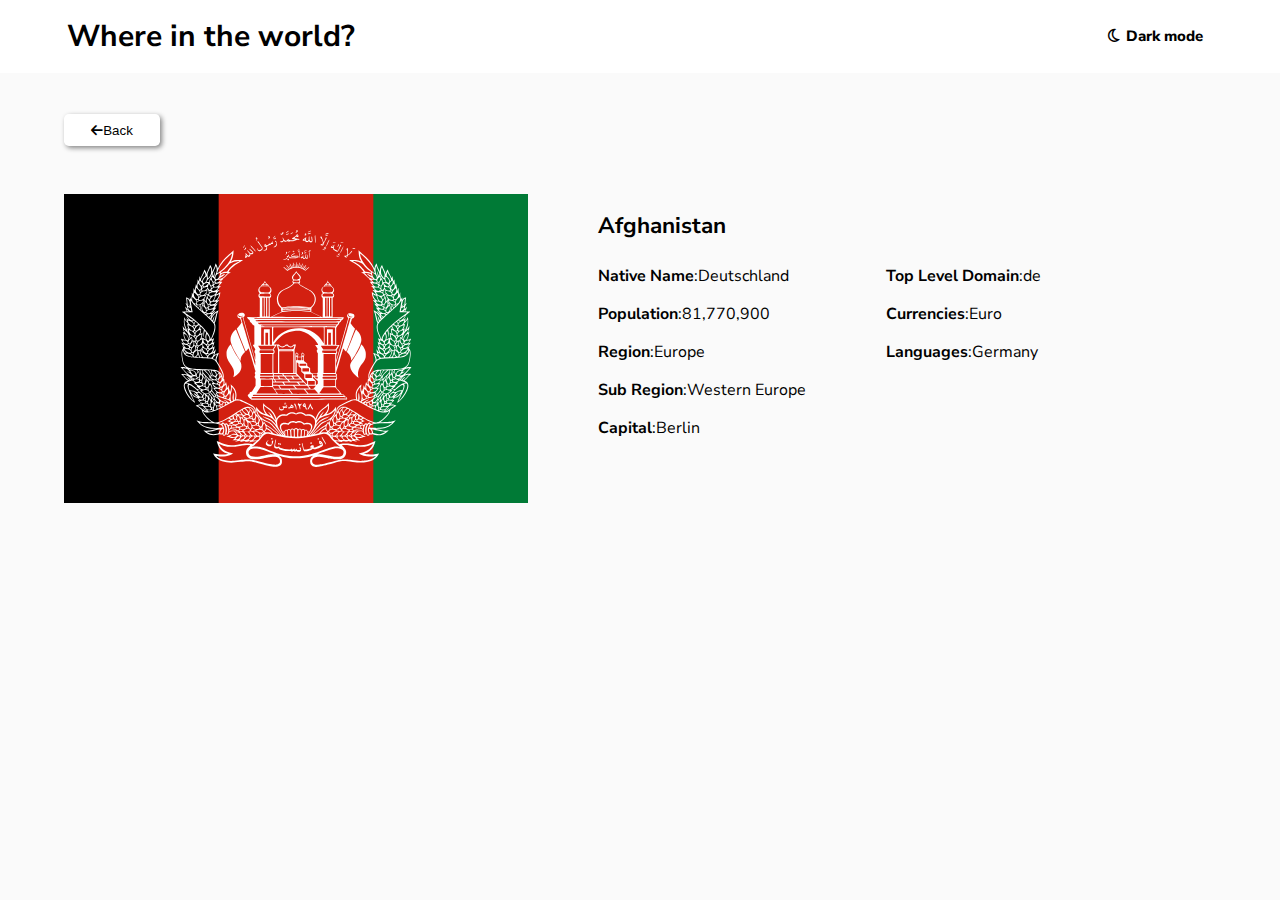
==== Afghanistan.html @ c64599c8 "first task" ====
<!DOCTYPE html>
<html lang="en">

<head>
    <meta charset="UTF-8">
    <meta name="viewport" content="width=device-width, initial-scale=1.0">
    <link rel="stylesheet" href="css/country.css">
    <!-- font -->
    <link rel="preconnect" href="https://fonts.googleapis.com">
    <link rel="preconnect" href="https://fonts.gstatic.com" crossorigin>
    <link href="https://fonts.googleapis.com/css2?family=Nunito+Sans:opsz,wght@6..12,300&display=swap" rel="stylesheet">
    <!-- Font Awesome-->
    <link rel="stylesheet" href="css/all.min.css">
</head>

<body>
    <header>
        <nav>
            <h1>Where in the world?</h1>
            <input type="checkbox" id="dark-mode-toggle" class="hidden-checkbox">
            <label for="dark-mode-toggle" class="mode-button">
                <i class="fa-regular fa-moon"></i> Dark mode
            </label>
        </nav>
    </header>
    <div class="container">
        <div class="item item--1">
            <a href="index.html">
                <button class="back-button"><i class="fa-solid fa-arrow-left" style="color: #000000;"></i>Back</button>
            </a>
            <img src="img/af.svg">
        </div>
        <div class="item item--2">
            <h2>Afghanistan</h2>
            <div class="lists">
                <ul class="first-list">
                    <li><b>Native Name</b>:Deutschland </li>
                    <li><b>Population</b>:81,770,900</li>
                    <li><b>Region</b>:Europe</li>
                    <li><b>Sub Region</b>:Western Europe</li>
                    <li><b>Capital</b>:Berlin</li>
                </ul>

                <ul class="second-list">
                    <li><b>Top Level Domain</b>:de</li>
                    <li><b>Currencies</b>:Euro</li>
                    <li><b>Languages</b>:Germany </li>
                </ul>
            </div>
        </div>
    </div>
    <!-- <b>Border Countries</b> : France Belgium Netherlands   -->

</body>

</html>
---- css/country.css ----
* {

    box-sizing: border-box;
    margin: 0px;
    padding: 0px;
}

body {
    background-color: #fafafa;
    font-size: 15px;
    font-family: sans-serif;
    height: 100vh;
}

nav {
    border-bottom: 1px solid #fafafa;
    padding: 1rem 4.2rem;
    display: flex;
    justify-content: space-between;
    background-color: #ffffff;
    font-family: 'Nunito Sans', sans-serif;
    font-weight: 800;


}

.container {
    background-color: #fafafa;
    display: grid;
    grid-template-rows: repeat(1, 522px);
    grid-template-columns: 1.5fr 2fr;

    grid-gap: 70px;
    width: 90%;
    margin: auto;
}

.item--1 {
    /* border: #871818 1px solid; */
}

img {
    display: block;
    padding-top: 3rem;
    width: 100%;
}

.item--2 {
    /* border: #1f8718 1px solid; */

}

h2 {
    padding-top: 8.5rem;
    font-family: 'Nunito Sans', sans-serif;

}

ul {
    padding-top: 1.5rem;
    list-style-type: none;
    font-family: 'Nunito Sans', sans-serif;
    font-size: 16px;

}

.lists {
    display: flex;
}

.second-list {
    padding-left: 5rem;
}

li {
    padding-bottom: 1rem;
}

.mode-button {
    border: none;
    background: none;
    padding: 0;
    cursor: pointer;
    font-family: 'Nunito Sans', sans-serif;

}

.mode-button {
    cursor: pointer;
    display: inline-block;
    padding: 10px;
    background-color: #ffffff;
    color: #000000;
    border: none;
    border-radius: 5px;
}

.hidden-checkbox {
    display: none;
}

.hidden-checkbox:checked+.mode-button {
    background-color: #000000;
    color: #ffffff;


}

.hidden-checkbox:checked+.mode-button i {
    color: #ffffff;

}

.hidden-checkbox:checked+body {
    background-color: #000000;
    color: #ffffff;
}

.back-button {
    border: none;
    box-shadow: 2px 2px 5px #858585;
    border-radius: .3rem;
    background: #ffffff;
    width: 6rem;
    height: 2rem;
    margin-top: 2.5rem;

}

.back-button:hover {
    cursor: pointer;
}
#border{
    font-family: 'Nunito Sans', sans-serif;
margin-top: 3rem;
display: inline-block;
}
.border{
    display: inline-block;
    width: 6rem;
    text-align: center;
    font-family: 'Nunito Sans', sans-serif;
    border: #ffffff 1px solid;
    box-shadow: 1px 1px 2px #858585;
    margin-right: .35rem;

}

@media screen and (max-width: 375px) {
    body {
        font-size: 14px;
    }

    h1 {
        font-size: 16px;
        margin-left: -47px;
        margin-top: 10px;
    }

    .container {
        grid-template-columns: repeat(1, 335px);
        grid-gap: 20px;
        margin-left: 20px;
        width: 50%;


    }

    .hidden-checkbox+.mode-button {
        margin-right: -49px;
    }

    .fillter {
        display: block;
    }

    input {
        width: 335px;
    }

    select {
        width: 50%;
        margin-top: 2.5rem;
    }

    .item {
        width: 100%;
    }

    img {
        border-radius: 5px;
    }
    .item--2{
        margin-top: -300px;
    }
    .lists{
        display: unset;
    }
    .second-list{
        padding: 18px 0px 0px 0px;
        
    }
    #border{
        display: block;
        margin-bottom: 1rem;
    }

}
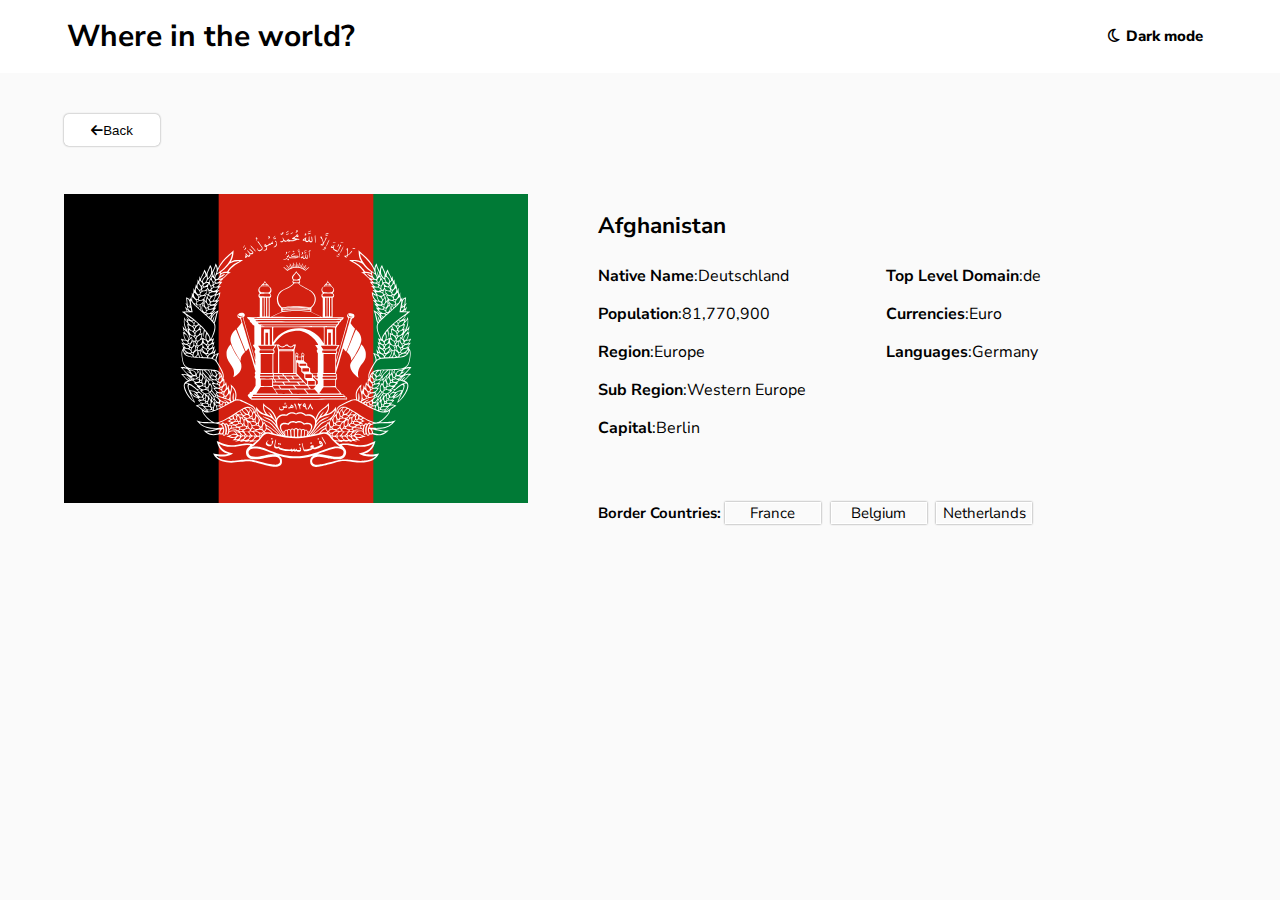
==== commit 3bcde5f1: "After-Edit" ====
--- a/Afghanistan.html
+++ b/Afghanistan.html
@@ -47,6 +47,11 @@
                     <li><b>Languages</b>:Germany </li>
                 </ul>
             </div>
+                <div id="border"><b>Border Countries:</b></div>
+<span class="border">France </span>
+<span class="border">Belgium</span>
+<span class="border">Netherlands</span>
+          
         </div>
     </div>
     <!-- <b>Border Countries</b> : France Belgium Netherlands   -->
--- a/css/country.css
+++ b/css/country.css
@@ -20,8 +20,6 @@
     background-color: #ffffff;
     font-family: 'Nunito Sans', sans-serif;
     font-weight: 800;
-
-
 }
 
 .container {
@@ -35,19 +33,12 @@
     margin: auto;
 }
 
-.item--1 {
-    /* border: #871818 1px solid; */
-}
+
 
 img {
     display: block;
     padding-top: 3rem;
     width: 100%;
-}
-
-.item--2 {
-    /* border: #1f8718 1px solid; */
-
 }
 
 h2 {
@@ -118,7 +109,7 @@
 
 .back-button {
     border: none;
-    box-shadow: 2px 2px 5px #858585;
+    box-shadow: 0px 0px 2px #858585;
     border-radius: .3rem;
     background: #ffffff;
     width: 6rem;
@@ -141,7 +132,7 @@
     text-align: center;
     font-family: 'Nunito Sans', sans-serif;
     border: #ffffff 1px solid;
-    box-shadow: 1px 1px 2px #858585;
+    box-shadow: 0px 0px 2px #858585;
     margin-right: .35rem;
 
 }
